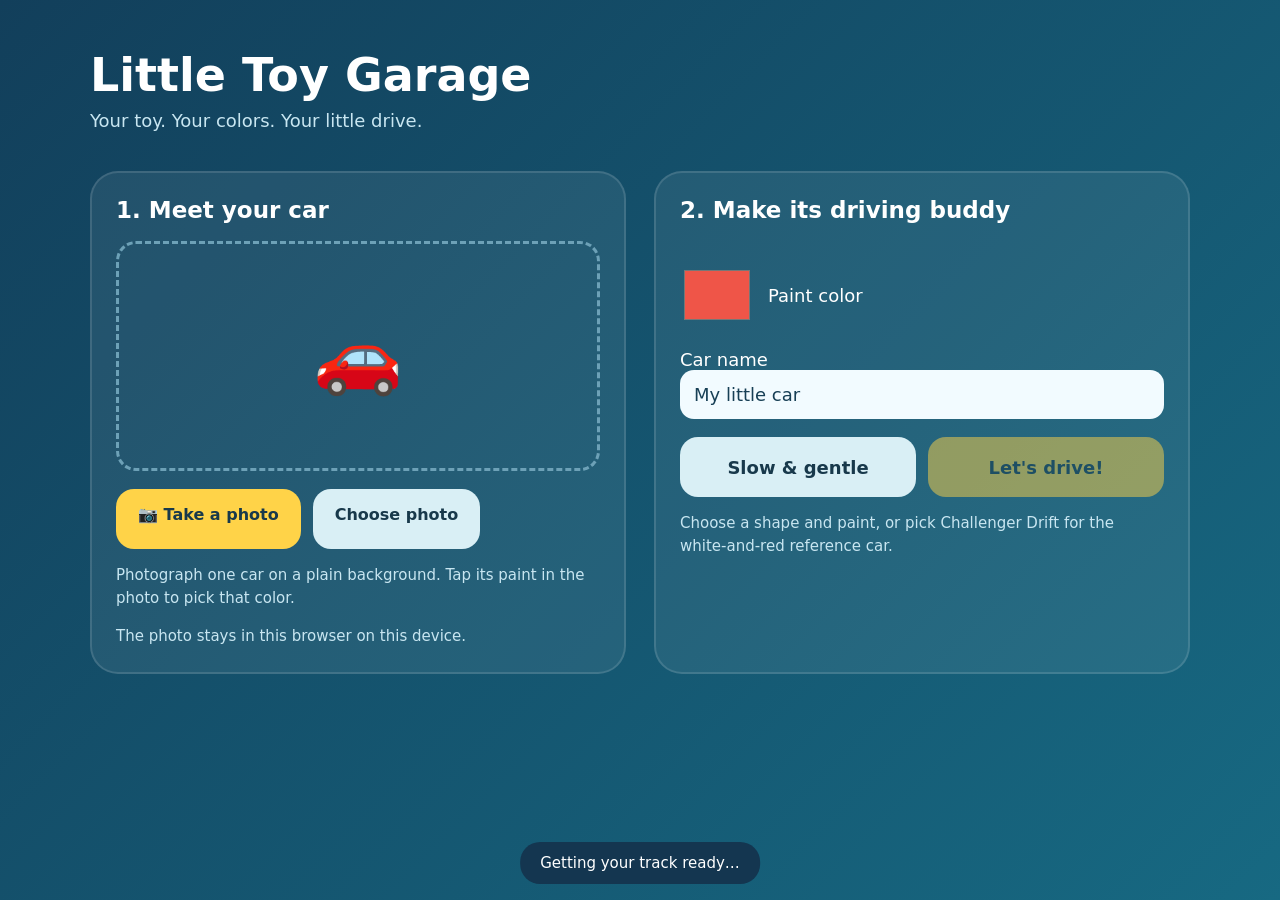
==== web/garage.html @ 14116104 "Add toddler driving game with city, toy car garage, and Pages deployment" ====
<!doctype html>
<html lang="en"><head><meta charset="utf-8"><meta name="viewport" content="width=device-width,initial-scale=1,viewport-fit=cover"><title>Little Toy Garage</title><style>
*{box-sizing:border-box}body{margin:0;background:#143650;color:#fff;font:18px system-ui}button,input,select{font:inherit}button,.upload{border:0;border-radius:18px;padding:16px 22px;background:#ffd348;color:#18394b;font-weight:750;min-height:60px;cursor:pointer;touch-action:none}button:focus-visible,.upload:focus-within{outline:4px solid #fff;outline-offset:4px}#canvas{position:fixed;width:100%;height:100%;inset:0;outline:none}#garage{position:fixed;inset:0;overflow:auto;background:linear-gradient(135deg,#123f5b,#176982);padding:clamp(20px,4vw,48px);z-index:5}header{display:flex;align-items:center;justify-content:space-between;gap:16px;max-width:1100px;margin:auto}h1{font-size:clamp(28px,4vw,46px);margin:0}header p{color:#c8e6f1;margin:8px 0 24px}.layout{display:grid;grid-template-columns:1fr 1fr;gap:28px;max-width:1100px;margin:16px auto}.card{background:#ffffff12;border:2px solid #ffffff20;border-radius:28px;padding:24px}.photo{width:100%;height:230px;object-fit:contain;border-radius:20px;background:#0b2e43;cursor:crosshair;display:none}.placeholder{height:230px;border:3px dashed #6da1b7;border-radius:20px;display:grid;place-items:center;font-size:72px}.uploads{display:flex;gap:12px;margin-top:18px;flex-wrap:wrap}.upload{display:inline-block;font-size:16px}.upload input{position:absolute;opacity:0;width:1px;height:1px}h2{margin:0 0 18px;font-size:23px}.shapes{display:grid;grid-template-columns:1fr 1fr;gap:12px}.shapes button{background:#d9eff5;padding:14px;color:#173f55}.shapes button[aria-pressed=true]{background:#ffd348;outline:3px solid #fff}.colorrow{display:flex;align-items:center;gap:14px;margin:24px 0}input[type=color]{width:74px;height:60px;border:0;background:transparent}input[type=text]{width:100%;padding:14px;border-radius:14px;border:0;margin:0 0 18px;background:#f2fbff;color:#173f55}small,.hint{font-size:15px;line-height:1.5;color:#c8e6f1}.actions{display:flex;gap:12px;align-items:center;flex-wrap:wrap}.actions button{flex:1}.secondary{background:#d9eff5}#hud{display:none;position:fixed;inset:0;pointer-events:none}#hud button{pointer-events:auto;background:#ffffffdf}#topbar{position:absolute;top:16px;left:16px;right:16px;display:flex;gap:10px;align-items:center}#carbadge{display:flex;align-items:center;gap:10px;background:#143650d9;border-radius:16px;padding:8px 12px;flex:1}#carbadge img{width:64px;height:48px;object-fit:cover;border-radius:8px;display:none}.drivebuttons{position:absolute;bottom:max(20px,env(safe-area-inset-bottom));left:20px;right:20px;display:flex;gap:16px}.drivebuttons button{width:110px;height:100px;font-size:32px;user-select:none}.drivebuttons .gas{margin-left:auto;background:#ffd348!important}.drivebuttons button.held{background:#ffb84b!important}#loading{position:fixed;bottom:16px;left:50%;transform:translateX(-50%);z-index:10;background:#143650;padding:12px 20px;border-radius:20px;font-size:15px}#status{min-height:24px;margin-top:12px}#drive:disabled{opacity:.5;cursor:wait}@media(max-width:700px){.layout{grid-template-columns:1fr}.photo,.placeholder{height:180px}.card{padding:18px}#topbar{gap:6px;left:8px;right:8px}#topbar button{padding:12px;font-size:16px}#carbadge{font-size:14px}.drivebuttons{gap:10px;left:12px;right:12px}.drivebuttons button{width:76px;height:90px}.drivebuttons .gas{font-size:24px}}
</style></head><body><canvas id="canvas" tabindex="0">Your browser needs WebGL 2 to play.</canvas>
<section id="garage"><header><div><h1>Little Toy Garage</h1><p>Your toy. Your colors. Your little drive.</p></div></header><div class="layout"><article class="card"><h2>1. Meet your car</h2><div id="placeholder" class="placeholder">🚗</div><img id="photo" class="photo" alt="Your toy car photo"><div class="uploads"><label class="upload">📷 Take a photo<input id="camera" type="file" accept="image/*" capture="environment"></label><label class="upload secondary">Choose photo<input id="file" type="file" accept="image/*"></label></div><p class="hint">Photograph one car on a plain background. Tap its paint in the photo to pick that color.</p><small>The photo stays in this browser on this device.</small></article><article class="card"><h2>2. Make its driving buddy</h2><div class="shapes"></div><div class="colorrow"><input id="color" type="color" value="#ef5548" aria-label="Car paint color"><span>Paint color</span></div><label for="name">Car name</label><input id="name" type="text" maxlength="24" value="My little car"><div class="actions"><button id="easy" class="secondary" aria-pressed="true">Slow & gentle</button><button id="drive" disabled>Let's drive!</button></div><p class="hint">Choose a shape and paint, or pick Challenger Drift for the white-and-red reference car.</p><div id="status" role="status"></div></article></div></section>
<section id="hud" aria-label="Driving controls"><div id="topbar"><button id="backgarage">Garage</button><div id="carbadge"><img id="badgephoto" alt="Your toy"><span id="badgename">My little car</span></div><button id="mute" aria-pressed="false">Sound on</button><button id="home">Home</button></div><div class="drivebuttons"><button data-steer="-1" aria-label="Steer left">◀</button><button data-steer="1" aria-label="Steer right">▶</button><button data-throttle="-1" aria-label="Brake and reverse">↶</button><button data-throttle="1" class="gas" aria-label="Accelerate">GO</button></div></section><div id="loading" role="status">Getting your track ready…</div>
<script src="cars.js"></script><script src="garage.js"></script><script src="$GODOT_URL"></script><script>
const engine = new Engine($GODOT_CONFIG);
engine.startGame({canvas:document.getElementById('canvas'),onProgress:(current,total)=>{document.getElementById('loading').textContent=total?'Loading track… '+Math.round(current/total*100)+'%':'Getting your track ready…';}}).then(()=>{document.getElementById('loading').hidden=true;document.getElementById('drive').disabled=false;}).catch(e=>{document.getElementById('loading').textContent='The track could not load. Try Chrome with WebGL 2 enabled.';console.error(e);});
</script></body></html>
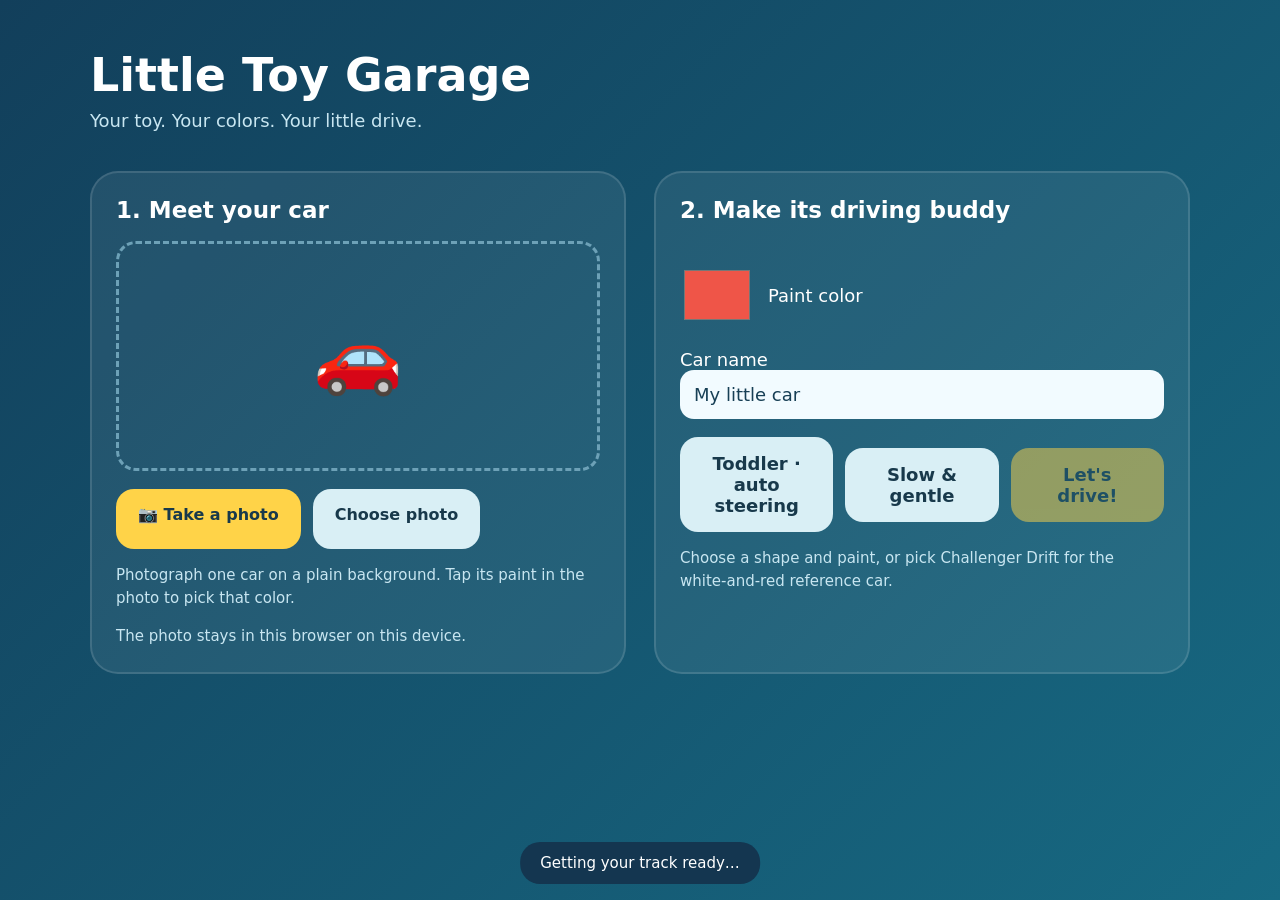
==== commit 526e40c7: "Add one-button toddler mode with automatic street driving" ====
--- a/web/garage.html
+++ b/web/garage.html
@@ -1,8 +1,9 @@
 <!doctype html>
 <html lang="en"><head><meta charset="utf-8"><meta name="viewport" content="width=device-width,initial-scale=1,viewport-fit=cover"><title>Little Toy Garage</title><style>
 *{box-sizing:border-box}body{margin:0;background:#143650;color:#fff;font:18px system-ui}button,input,select{font:inherit}button,.upload{border:0;border-radius:18px;padding:16px 22px;background:#ffd348;color:#18394b;font-weight:750;min-height:60px;cursor:pointer;touch-action:none}button:focus-visible,.upload:focus-within{outline:4px solid #fff;outline-offset:4px}#canvas{position:fixed;width:100%;height:100%;inset:0;outline:none}#garage{position:fixed;inset:0;overflow:auto;background:linear-gradient(135deg,#123f5b,#176982);padding:clamp(20px,4vw,48px);z-index:5}header{display:flex;align-items:center;justify-content:space-between;gap:16px;max-width:1100px;margin:auto}h1{font-size:clamp(28px,4vw,46px);margin:0}header p{color:#c8e6f1;margin:8px 0 24px}.layout{display:grid;grid-template-columns:1fr 1fr;gap:28px;max-width:1100px;margin:16px auto}.card{background:#ffffff12;border:2px solid #ffffff20;border-radius:28px;padding:24px}.photo{width:100%;height:230px;object-fit:contain;border-radius:20px;background:#0b2e43;cursor:crosshair;display:none}.placeholder{height:230px;border:3px dashed #6da1b7;border-radius:20px;display:grid;place-items:center;font-size:72px}.uploads{display:flex;gap:12px;margin-top:18px;flex-wrap:wrap}.upload{display:inline-block;font-size:16px}.upload input{position:absolute;opacity:0;width:1px;height:1px}h2{margin:0 0 18px;font-size:23px}.shapes{display:grid;grid-template-columns:1fr 1fr;gap:12px}.shapes button{background:#d9eff5;padding:14px;color:#173f55}.shapes button[aria-pressed=true]{background:#ffd348;outline:3px solid #fff}.colorrow{display:flex;align-items:center;gap:14px;margin:24px 0}input[type=color]{width:74px;height:60px;border:0;background:transparent}input[type=text]{width:100%;padding:14px;border-radius:14px;border:0;margin:0 0 18px;background:#f2fbff;color:#173f55}small,.hint{font-size:15px;line-height:1.5;color:#c8e6f1}.actions{display:flex;gap:12px;align-items:center;flex-wrap:wrap}.actions button{flex:1}.secondary{background:#d9eff5}#hud{display:none;position:fixed;inset:0;pointer-events:none}#hud button{pointer-events:auto;background:#ffffffdf}#topbar{position:absolute;top:16px;left:16px;right:16px;display:flex;gap:10px;align-items:center}#carbadge{display:flex;align-items:center;gap:10px;background:#143650d9;border-radius:16px;padding:8px 12px;flex:1}#carbadge img{width:64px;height:48px;object-fit:cover;border-radius:8px;display:none}.drivebuttons{position:absolute;bottom:max(20px,env(safe-area-inset-bottom));left:20px;right:20px;display:flex;gap:16px}.drivebuttons button{width:110px;height:100px;font-size:32px;user-select:none}.drivebuttons .gas{margin-left:auto;background:#ffd348!important}.drivebuttons button.held{background:#ffb84b!important}#loading{position:fixed;bottom:16px;left:50%;transform:translateX(-50%);z-index:10;background:#143650;padding:12px 20px;border-radius:20px;font-size:15px}#status{min-height:24px;margin-top:12px}#drive:disabled{opacity:.5;cursor:wait}@media(max-width:700px){.layout{grid-template-columns:1fr}.photo,.placeholder{height:180px}.card{padding:18px}#topbar{gap:6px;left:8px;right:8px}#topbar button{padding:12px;font-size:16px}#carbadge{font-size:14px}.drivebuttons{gap:10px;left:12px;right:12px}.drivebuttons button{width:76px;height:90px}.drivebuttons .gas{font-size:24px}}
+body.toddler .drivebuttons button:not(.gas),body.toddler #mute,body.toddler #home{display:none}body.toddler .drivebuttons .gas{width:min(70vw,400px);height:130px;margin:auto;font-size:48px}body.toddler #carbadge{font-size:0}
 </style></head><body><canvas id="canvas" tabindex="0">Your browser needs WebGL 2 to play.</canvas>
-<section id="garage"><header><div><h1>Little Toy Garage</h1><p>Your toy. Your colors. Your little drive.</p></div></header><div class="layout"><article class="card"><h2>1. Meet your car</h2><div id="placeholder" class="placeholder">🚗</div><img id="photo" class="photo" alt="Your toy car photo"><div class="uploads"><label class="upload">📷 Take a photo<input id="camera" type="file" accept="image/*" capture="environment"></label><label class="upload secondary">Choose photo<input id="file" type="file" accept="image/*"></label></div><p class="hint">Photograph one car on a plain background. Tap its paint in the photo to pick that color.</p><small>The photo stays in this browser on this device.</small></article><article class="card"><h2>2. Make its driving buddy</h2><div class="shapes"></div><div class="colorrow"><input id="color" type="color" value="#ef5548" aria-label="Car paint color"><span>Paint color</span></div><label for="name">Car name</label><input id="name" type="text" maxlength="24" value="My little car"><div class="actions"><button id="easy" class="secondary" aria-pressed="true">Slow & gentle</button><button id="drive" disabled>Let's drive!</button></div><p class="hint">Choose a shape and paint, or pick Challenger Drift for the white-and-red reference car.</p><div id="status" role="status"></div></article></div></section>
+<section id="garage"><header><div><h1>Little Toy Garage</h1><p>Your toy. Your colors. Your little drive.</p></div></header><div class="layout"><article class="card"><h2>1. Meet your car</h2><div id="placeholder" class="placeholder">🚗</div><img id="photo" class="photo" alt="Your toy car photo"><div class="uploads"><label class="upload">📷 Take a photo<input id="camera" type="file" accept="image/*" capture="environment"></label><label class="upload secondary">Choose photo<input id="file" type="file" accept="image/*"></label></div><p class="hint">Photograph one car on a plain background. Tap its paint in the photo to pick that color.</p><small>The photo stays in this browser on this device.</small></article><article class="card"><h2>2. Make its driving buddy</h2><div class="shapes"></div><div class="colorrow"><input id="color" type="color" value="#ef5548" aria-label="Car paint color"><span>Paint color</span></div><label for="name">Car name</label><input id="name" type="text" maxlength="24" value="My little car"><div class="actions"><button id="mode" class="secondary" aria-pressed="true">Toddler · auto steering</button><button id="easy" class="secondary" aria-pressed="true">Slow & gentle</button><button id="drive" disabled>Let's drive!</button></div><p class="hint">Choose a shape and paint, or pick Challenger Drift for the white-and-red reference car.</p><div id="status" role="status"></div></article></div></section>
 <section id="hud" aria-label="Driving controls"><div id="topbar"><button id="backgarage">Garage</button><div id="carbadge"><img id="badgephoto" alt="Your toy"><span id="badgename">My little car</span></div><button id="mute" aria-pressed="false">Sound on</button><button id="home">Home</button></div><div class="drivebuttons"><button data-steer="-1" aria-label="Steer left">◀</button><button data-steer="1" aria-label="Steer right">▶</button><button data-throttle="-1" aria-label="Brake and reverse">↶</button><button data-throttle="1" class="gas" aria-label="Accelerate">GO</button></div></section><div id="loading" role="status">Getting your track ready…</div>
 <script src="cars.js"></script><script src="garage.js"></script><script src="$GODOT_URL"></script><script>
 const engine = new Engine($GODOT_CONFIG);
